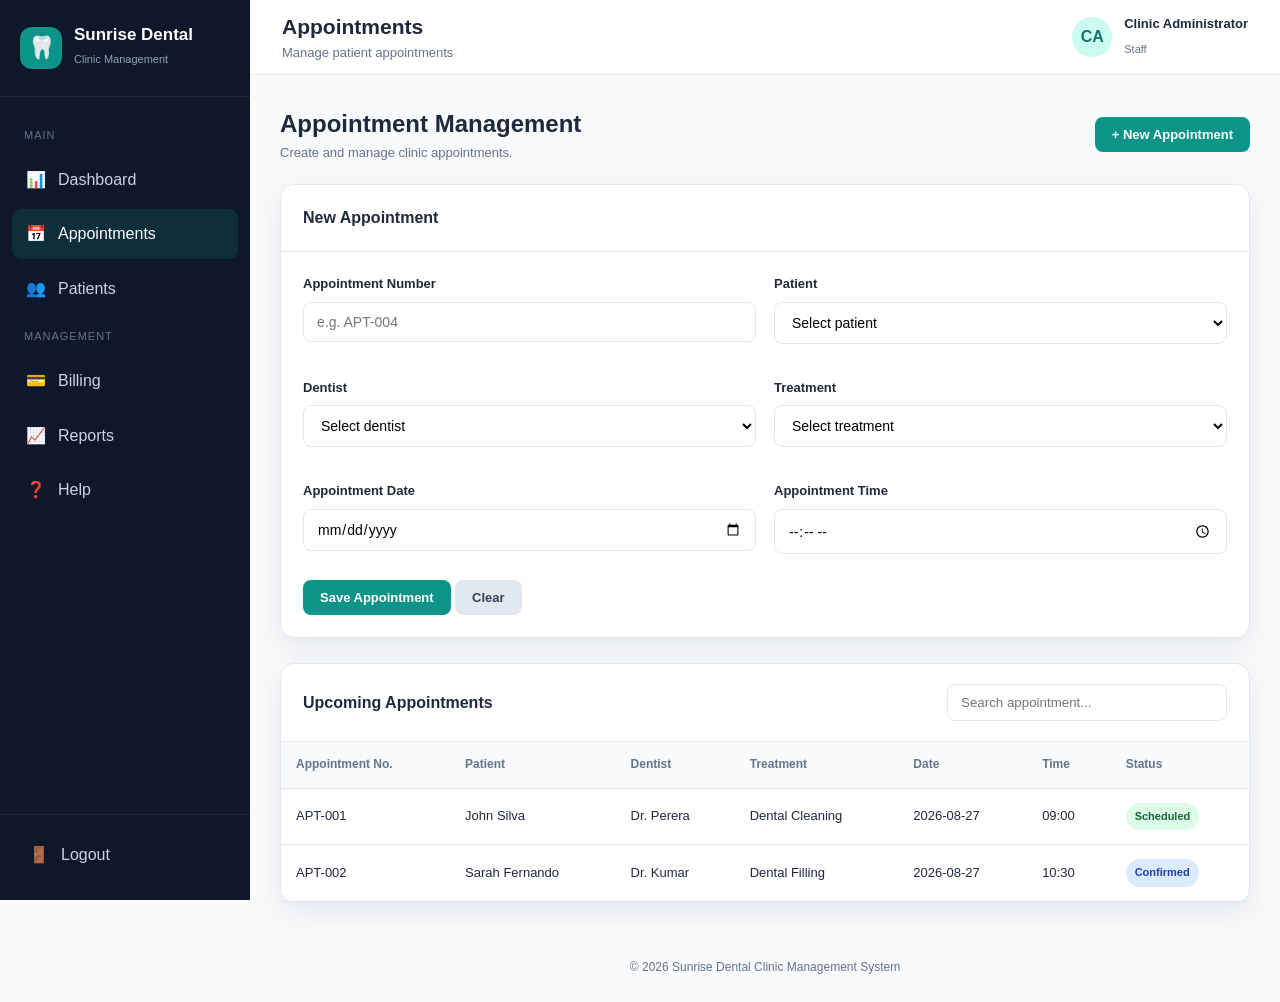
==== web/pages/appointment.html @ 5762e8f9 "Implement Frontend UI" ====
<!DOCTYPE html>
<html lang="en">
<head>

<meta charset="UTF-8">
<meta name="viewport" content="width=device-width, initial-scale=1.0">

<title>Appointments | Sunrise Dental Clinic</title>

<link rel="stylesheet" href="../css/style.css">

</head>

<body>

<div class="app-layout">

<aside class="sidebar">

<div class="brand">
<div class="brand-icon">🦷</div>
<div>
<h1>Sunrise Dental</h1>
<span>Clinic Management</span>
</div>
</div>

<nav class="nav-menu">

<div class="nav-section-title">Main</div>

<a href="dashboard.html" class="nav-link">
<span class="nav-icon">📊</span>
<span>Dashboard</span>
</a>

<a href="appointment.html" class="nav-link active">
<span class="nav-icon">📅</span>
<span>Appointments</span>
</a>

<a href="search.html" class="nav-link">
<span class="nav-icon">👥</span>
<span>Patients</span>
</a>

<div class="nav-section-title">Management</div>

<a href="billing.html" class="nav-link">
<span class="nav-icon">💳</span>
<span>Billing</span>
</a>

<a href="reports.html" class="nav-link">
<span class="nav-icon">📈</span>
<span>Reports</span>
</a>

<a href="help.html" class="nav-link">
<span class="nav-icon">❓</span>
<span>Help</span>
</a>

</nav>

<div class="sidebar-bottom">

<a href="login.html" class="nav-link">
<span class="nav-icon">🚪</span>
<span>Logout</span>
</a>

</div>

</aside>

<main class="main-content">

<header class="topbar">

<div class="page-title">
<h2>Appointments</h2>
<p>Manage patient appointments</p>
</div>

<div class="user-area">

<div class="user-avatar">CA</div>

<div class="user-info">
<strong>Clinic Administrator</strong>
<span>Staff</span>
</div>

</div>

</header>

<section class="content">

<div class="toolbar">

<div>
<h2>Appointment Management</h2>
<p style="color:#64748b;font-size:13px;">
Create and manage clinic appointments.
</p>
</div>

<button
class="btn btn-primary"
onclick="document.getElementById('appointmentForm').scrollIntoView()">
+ New Appointment
</button>

</div>

<div class="card">

<div class="card-header">
<h3>New Appointment</h3>
</div>

<div class="card-body">

<form id="appointmentForm">

<div class="form-grid">

<div class="form-group">

<label class="form-label">
Appointment Number
</label>

<input
type="text"
class="form-control"
id="appointmentNumber"
placeholder="e.g. APT-004">

</div>

<div class="form-group">

<label class="form-label">
Patient
</label>

<select class="form-control" id="patient">
<option value="">Select patient</option>
<option>John Silva</option>
<option>Sarah Fernando</option>
<option>David Perera</option>
</select>

</div>

<div class="form-group">

<label class="form-label">
Dentist
</label>

<select class="form-control" id="dentist">
<option value="">Select dentist</option>
<option>Dr. Perera</option>
<option>Dr. Kumar</option>
<option>Dr. Silva</option>
</select>

</div>

<div class="form-group">

<label class="form-label">
Treatment
</label>

<select class="form-control" id="treatment">
<option value="">Select treatment</option>
<option>Dental Cleaning</option>
<option>Dental Filling</option>
<option>Root Canal</option>
<option>Tooth Extraction</option>
</select>

</div>

<div class="form-group">

<label class="form-label">
Appointment Date
</label>

<input
type="date"
class="form-control"
id="appointmentDate">

</div>

<div class="form-group">

<label class="form-label">
Appointment Time
</label>

<input
type="time"
class="form-control"
id="appointmentTime">

</div>

</div>

<div style="margin-top:10px;">

<button
type="submit"
class="btn btn-primary">
Save Appointment
</button>

<button
type="reset"
class="btn btn-secondary">
Clear
</button>

</div>

</form>

</div>

</div>

<br>

<div class="card">

<div class="card-header">

<h3>Upcoming Appointments</h3>

<div class="search-box">
<input
type="text"
id="appointmentSearch"
placeholder="Search appointment...">
</div>

</div>

<div class="table-wrapper">

<table class="data-table" id="appointmentTable">

<thead>

<tr>
<th>Appointment No.</th>
<th>Patient</th>
<th>Dentist</th>
<th>Treatment</th>
<th>Date</th>
<th>Time</th>
<th>Status</th>
</tr>

</thead>

<tbody>

<tr>
<td>APT-001</td>
<td>John Silva</td>
<td>Dr. Perera</td>
<td>Dental Cleaning</td>
<td>2026-08-27</td>
<td>09:00</td>
<td>
<span class="badge badge-success">Scheduled</span>
</td>
</tr>

<tr>
<td>APT-002</td>
<td>Sarah Fernando</td>
<td>Dr. Kumar</td>
<td>Dental Filling</td>
<td>2026-08-27</td>
<td>10:30</td>
<td>
<span class="badge badge-info">Confirmed</span>
</td>
</tr>

</tbody>

</table>

</div>

</div>

</section>

<div class="footer">
© 2026 Sunrise Dental Clinic Management System
</div>

</main>

</div>

<script src="../js/validation.js"></script>
<script src="../js/appointments.js"></script>

</body>
</html>
---- web/css/style.css ----
* {
    margin: 0;
    padding: 0;
    box-sizing: border-box;
}

:root {
    --primary: #0d9488;
    --primary-dark: #0f766e;
    --primary-light: #ccfbf1;
    --secondary: #0f172a;
    --background: #f8fafc;
    --white: #ffffff;
    --text: #1e293b;
    --muted: #64748b;
    --border: #e2e8f0;
    --success: #16a34a;
    --warning: #d97706;
    --danger: #dc2626;
    --shadow: 0 10px 30px rgba(15, 23, 42, 0.08);
}

body {
    font-family: "Segoe UI", Arial, sans-serif;
    background: var(--background);
    color: var(--text);
    line-height: 1.6;
}

a {
    text-decoration: none;
    color: inherit;
}

button,
input,
select,
textarea {
    font-family: inherit;
}

button {
    cursor: pointer;
}



.app-layout {
    display: flex;
    min-height: 100vh;
}



.sidebar {
    width: 250px;
    background: var(--secondary);
    color: white;
    min-height: 100vh;
    position: fixed;
    left: 0;
    top: 0;
    bottom: 0;
    display: flex;
    flex-direction: column;
    z-index: 1000;
}

.brand {
    padding: 25px 20px;
    display: flex;
    align-items: center;
    gap: 12px;
    border-bottom: 1px solid rgba(255,255,255,0.08);
}

.brand-icon {
    width: 42px;
    height: 42px;
    border-radius: 12px;
    background: var(--primary);
    display: flex;
    align-items: center;
    justify-content: center;
    font-size: 22px;
}

.brand h1 {
    font-size: 17px;
    line-height: 1.2;
}

.brand span {
    font-size: 11px;
    color: #94a3b8;
}

.nav-menu {
    padding: 20px 12px;
    flex: 1;
}

.nav-section-title {
    color: #64748b;
    font-size: 11px;
    text-transform: uppercase;
    letter-spacing: 1px;
    padding: 10px 12px;
}

.nav-link {
    display: flex;
    align-items: center;
    gap: 12px;
    padding: 12px 14px;
    border-radius: 9px;
    color: #cbd5e1;
    margin-bottom: 5px;
    transition: 0.2s;
}

.nav-link:hover,
.nav-link.active {
    background: rgba(13, 148, 136, 0.18);
    color: white;
}

.nav-icon {
    width: 20px;
    text-align: center;
}

.sidebar-bottom {
    padding: 15px;
    border-top: 1px solid rgba(255,255,255,0.08);
}



.main-content {
    margin-left: 250px;
    width: calc(100% - 250px);
    min-height: 100vh;
}

.topbar {
    height: 75px;
    background: white;
    border-bottom: 1px solid var(--border);
    display: flex;
    align-items: center;
    justify-content: space-between;
    padding: 0 32px;
}

.page-title h2 {
    font-size: 21px;
}

.page-title p {
    color: var(--muted);
    font-size: 13px;
}

.user-area {
    display: flex;
    align-items: center;
    gap: 12px;
}

.user-avatar {
    width: 40px;
    height: 40px;
    border-radius: 50%;
    background: var(--primary-light);
    color: var(--primary-dark);
    display: flex;
    align-items: center;
    justify-content: center;
    font-weight: bold;
}

.user-info strong {
    display: block;
    font-size: 13px;
}

.user-info span {
    color: var(--muted);
    font-size: 11px;
}

.content {
    padding: 30px;
}


.card {
    background: var(--white);
    border: 1px solid var(--border);
    border-radius: 14px;
    box-shadow: var(--shadow);
}

.card-header {
    padding: 20px 22px;
    border-bottom: 1px solid var(--border);
    display: flex;
    justify-content: space-between;
    align-items: center;
}

.card-header h3 {
    font-size: 16px;
}

.card-body {
    padding: 22px;
}


.stats-grid {
    display: grid;
    grid-template-columns: repeat(4, 1fr);
    gap: 18px;
    margin-bottom: 25px;
}

.stat-card {
    background: white;
    padding: 22px;
    border-radius: 14px;
    border: 1px solid var(--border);
    box-shadow: var(--shadow);
}

.stat-top {
    display: flex;
    justify-content: space-between;
    align-items: center;
}

.stat-icon {
    width: 44px;
    height: 44px;
    border-radius: 11px;
    background: var(--primary-light);
    color: var(--primary-dark);
    display: flex;
    align-items: center;
    justify-content: center;
    font-size: 20px;
}

.stat-card h4 {
    color: var(--muted);
    font-size: 13px;
    font-weight: 500;
    margin-top: 15px;
}

.stat-number {
    font-size: 28px;
    font-weight: 700;
    margin-top: 3px;
}



.grid-2 {
    display: grid;
    grid-template-columns: 1fr 1fr;
    gap: 22px;
}

.grid-3 {
    display: grid;
    grid-template-columns: repeat(3, 1fr);
    gap: 20px;
}



.form-grid {
    display: grid;
    grid-template-columns: 1fr 1fr;
    gap: 18px;
}

.form-group {
    margin-bottom: 16px;
}

.form-group.full {
    grid-column: 1 / -1;
}

.form-label {
    display: block;
    font-size: 13px;
    font-weight: 600;
    margin-bottom: 7px;
}

.form-control {
    width: 100%;
    border: 1px solid var(--border);
    border-radius: 8px;
    padding: 11px 13px;
    font-size: 14px;
    outline: none;
    background: white;
    transition: 0.2s;
}

.form-control:focus {
    border-color: var(--primary);
    box-shadow: 0 0 0 3px rgba(13,148,136,0.1);
}

textarea.form-control {
    min-height: 100px;
    resize: vertical;
}



.btn {
    border: none;
    border-radius: 8px;
    padding: 10px 17px;
    font-size: 13px;
    font-weight: 600;
    display: inline-flex;
    align-items: center;
    justify-content: center;
    gap: 7px;
    transition: 0.2s;
}

.btn-primary {
    background: var(--primary);
    color: white;
}

.btn-primary:hover {
    background: var(--primary-dark);
}

.btn-secondary {
    background: #e2e8f0;
    color: #334155;
}

.btn-success {
    background: var(--success);
    color: white;
}

.btn-danger {
    background: var(--danger);
    color: white;
}

.btn-warning {
    background: var(--warning);
    color: white;
}

.btn-sm {
    padding: 7px 11px;
    font-size: 12px;
}



.table-wrapper {
    overflow-x: auto;
}

.data-table {
    width: 100%;
    border-collapse: collapse;
}

.data-table th {
    text-align: left;
    background: #f8fafc;
    color: #64748b;
    font-size: 12px;
    font-weight: 600;
    padding: 13px 15px;
    border-bottom: 1px solid var(--border);
}

.data-table td {
    padding: 14px 15px;
    font-size: 13px;
    border-bottom: 1px solid var(--border);
}

.data-table tr:hover {
    background: #f8fafc;
}



.badge {
    display: inline-block;
    padding: 5px 9px;
    border-radius: 20px;
    font-size: 11px;
    font-weight: 600;
}

.badge-success {
    background: #dcfce7;
    color: #166534;
}

.badge-warning {
    background: #fef3c7;
    color: #92400e;
}

.badge-danger {
    background: #fee2e2;
    color: #991b1b;
}

.badge-info {
    background: #dbeafe;
    color: #1e40af;
}



.toolbar {
    display: flex;
    justify-content: space-between;
    align-items: center;
    margin-bottom: 20px;
    gap: 15px;
}

.search-box {
    position: relative;
}

.search-box input {
    width: 280px;
    padding: 10px 13px;
    border: 1px solid var(--border);
    border-radius: 8px;
    outline: none;
}

.action-buttons {
    display: flex;
    gap: 8px;
}



.alert {
    padding: 12px 15px;
    border-radius: 8px;
    font-size: 13px;
    margin-bottom: 18px;
}

.alert-info {
    background: #e0f2fe;
    color: #075985;
}

.alert-success {
    background: #dcfce7;
    color: #166534;
}

.alert-danger {
    background: #fee2e2;
    color: #991b1b;
}



.empty-state {
    text-align: center;
    padding: 50px 20px;
    color: var(--muted);
}

.empty-icon {
    font-size: 45px;
    margin-bottom: 10px;
}



.footer {
    text-align: center;
    color: var(--muted);
    font-size: 12px;
    padding: 25px;
}



@media (max-width: 1000px) {
    .stats-grid {
        grid-template-columns: repeat(2, 1fr);
    }

    .grid-2,
    .grid-3 {
        grid-template-columns: 1fr;
    }
}

@media (max-width: 750px) {
    .sidebar {
        width: 70px;
    }

    .brand h1,
    .brand span,
    .nav-link span,
    .nav-section-title,
    .sidebar-bottom {
        display: none;
    }

    .brand {
        justify-content: center;
        padding: 18px 5px;
    }

    .nav-link {
        justify-content: center;
    }

    .main-content {
        margin-left: 70px;
        width: calc(100% - 70px);
    }

    .content {
        padding: 18px;
    }

    .form-grid {
        grid-template-columns: 1fr;
    }

    .form-group.full {
        grid-column: auto;
    }
}
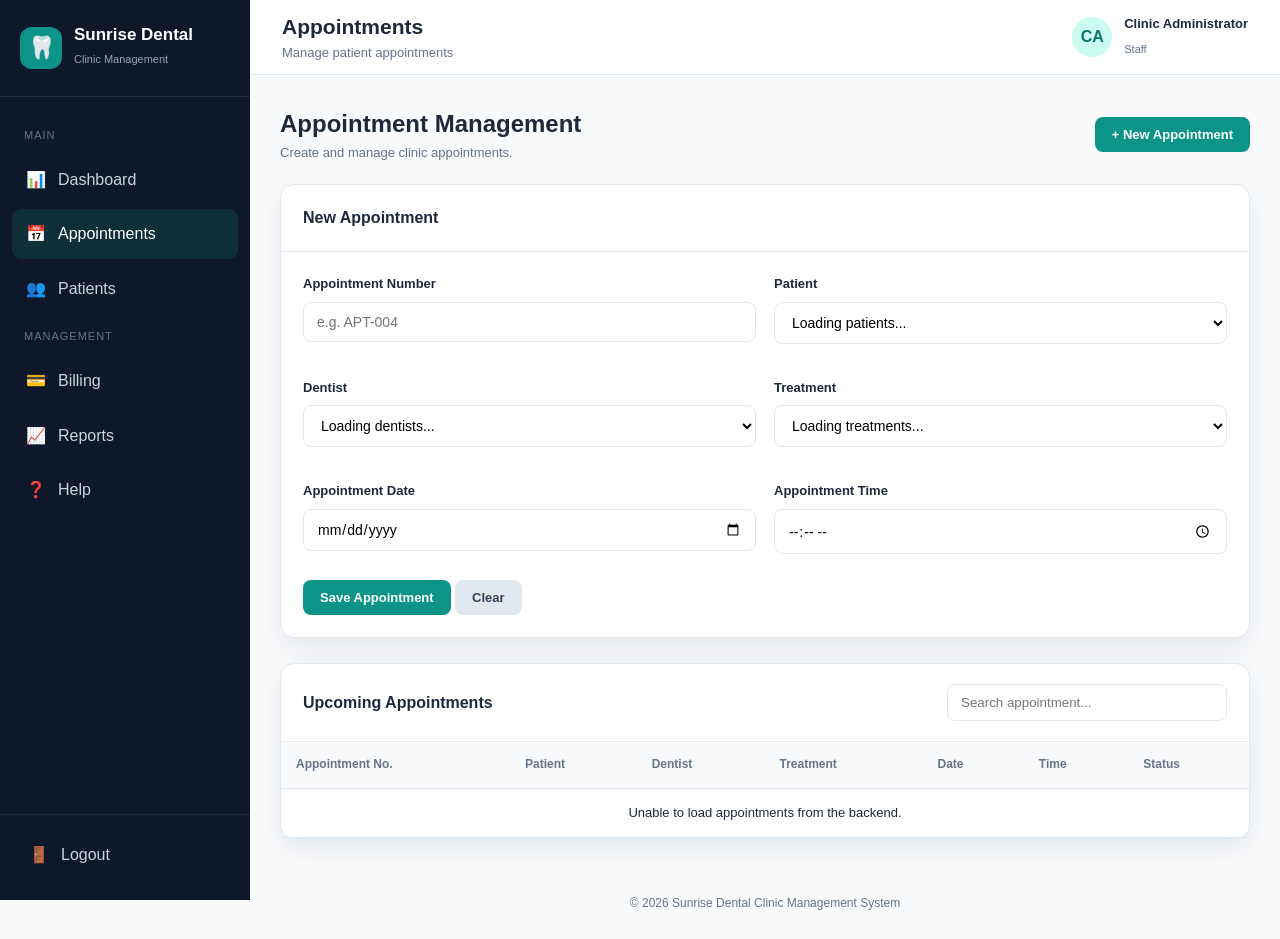
==== commit 7cd7d0a5: "Implement Appointments Management API Integration" ====
--- a/web/pages/appointment.html
+++ b/web/pages/appointment.html
@@ -1,13 +1,18 @@
 <!DOCTYPE html>
+
 <html lang="en">
+
 <head>
 
 <meta charset="UTF-8">
-<meta name="viewport" content="width=device-width, initial-scale=1.0">
+
+<meta name="viewport"
+      content="width=device-width, initial-scale=1.0">
 
 <title>Appointments | Sunrise Dental Clinic</title>
 
-<link rel="stylesheet" href="../css/style.css">
+<link rel="stylesheet"
+      href="../css/style.css">
 
 </head>
 
@@ -15,309 +20,568 @@
 
 <div class="app-layout">
 
+
+<!-- =====================================================
+     SIDEBAR
+     ===================================================== -->
+
 <aside class="sidebar">
 
-<div class="brand">
-<div class="brand-icon">🦷</div>
-<div>
-<h1>Sunrise Dental</h1>
-<span>Clinic Management</span>
+    <div class="brand">
+
+        <div class="brand-icon">🦷</div>
+
+        <div>
+
+            <h1>Sunrise Dental</h1>
+
+            <span>Clinic Management</span>
+
+        </div>
+
+    </div>
+
+
+    <nav class="nav-menu">
+
+        <div class="nav-section-title">
+            Main
+        </div>
+
+
+        <a href="dashboard.html"
+           class="nav-link">
+
+            <span class="nav-icon">📊</span>
+
+            <span>Dashboard</span>
+
+        </a>
+
+
+        <a href="appointment.html"
+           class="nav-link active">
+
+            <span class="nav-icon">📅</span>
+
+            <span>Appointments</span>
+
+        </a>
+
+
+        <a href="search.html"
+           class="nav-link">
+
+            <span class="nav-icon">👥</span>
+
+            <span>Patients</span>
+
+        </a>
+
+
+        <div class="nav-section-title">
+            Management
+        </div>
+
+
+        <a href="billing.html"
+           class="nav-link">
+
+            <span class="nav-icon">💳</span>
+
+            <span>Billing</span>
+
+        </a>
+
+
+        <a href="reports.html"
+           class="nav-link">
+
+            <span class="nav-icon">📈</span>
+
+            <span>Reports</span>
+
+        </a>
+
+
+        <a href="help.html"
+           class="nav-link">
+
+            <span class="nav-icon">❓</span>
+
+            <span>Help</span>
+
+        </a>
+
+    </nav>
+
+
+    <div class="sidebar-bottom">
+
+        <a href="login.html"
+           class="nav-link">
+
+            <span class="nav-icon">🚪</span>
+
+            <span>Logout</span>
+
+        </a>
+
+    </div>
+
+</aside>
+
+
+
+<!-- =====================================================
+     MAIN CONTENT
+     ===================================================== -->
+
+<main class="main-content">
+
+
+<!-- =====================================================
+     TOP BAR
+     ===================================================== -->
+
+<header class="topbar">
+
+    <div class="page-title">
+
+        <h2>Appointments</h2>
+
+        <p>Manage patient appointments</p>
+
+    </div>
+
+
+    <div class="user-area">
+
+        <div class="user-avatar">
+            CA
+        </div>
+
+        <div class="user-info">
+
+            <strong>
+                Clinic Administrator
+            </strong>
+
+            <span>
+                Staff
+            </span>
+
+        </div>
+
+    </div>
+
+</header>
+
+
+
+<!-- =====================================================
+     CONTENT
+     ===================================================== -->
+
+<section class="content">
+
+
+<!-- =====================================================
+     APPOINTMENT MANAGEMENT HEADER
+     ===================================================== -->
+
+<div class="toolbar">
+
+    <div>
+
+        <h2>
+            Appointment Management
+        </h2>
+
+        <p style="color:#64748b;font-size:13px;">
+
+            Create and manage clinic appointments.
+
+        </p>
+
+    </div>
+
+
+    <button
+
+        type="button"
+
+        class="btn btn-primary"
+
+        onclick="document
+                 .getElementById('appointmentForm')
+                 .scrollIntoView()">
+
+        + New Appointment
+
+    </button>
+
 </div>
+
+
+
+<!-- =====================================================
+     NEW APPOINTMENT
+     ===================================================== -->
+
+<div class="card">
+
+    <div class="card-header">
+
+        <h3>
+            New Appointment
+        </h3>
+
+    </div>
+
+
+    <div class="card-body">
+
+        <form id="appointmentForm">
+
+
+            <div class="form-grid">
+
+
+                <!-- APPOINTMENT NUMBER -->
+
+                <div class="form-group">
+
+                    <label class="form-label">
+
+                        Appointment Number
+
+                    </label>
+
+
+                    <input
+
+                        type="text"
+
+                        class="form-control"
+
+                        id="appointmentNumber"
+
+                        placeholder="e.g. APT-004">
+
+                </div>
+
+
+
+                <!-- PATIENT -->
+
+                <div class="form-group">
+
+                    <label class="form-label">
+
+                        Patient
+
+                    </label>
+
+
+                    <select
+
+                        class="form-control"
+
+                        id="patient">
+
+                        <option value="">
+
+                            Loading patients...
+
+                        </option>
+
+                    </select>
+
+                </div>
+
+
+
+                <!-- DENTIST -->
+
+                <div class="form-group">
+
+                    <label class="form-label">
+
+                        Dentist
+
+                    </label>
+
+
+                    <select
+
+                        class="form-control"
+
+                        id="dentist">
+
+                        <option value="">
+
+                            Loading dentists...
+
+                        </option>
+
+                    </select>
+
+                </div>
+
+
+
+                <!-- TREATMENT -->
+
+                <div class="form-group">
+
+                    <label class="form-label">
+
+                        Treatment
+
+                    </label>
+
+
+                    <select
+
+                        class="form-control"
+
+                        id="treatment">
+
+                        <option value="">
+
+                            Loading treatments...
+
+                        </option>
+
+                    </select>
+
+                </div>
+
+
+
+                <!-- DATE -->
+
+                <div class="form-group">
+
+                    <label class="form-label">
+
+                        Appointment Date
+
+                    </label>
+
+
+                    <input
+
+                        type="date"
+
+                        class="form-control"
+
+                        id="appointmentDate">
+
+                </div>
+
+
+
+                <!-- TIME -->
+
+                <div class="form-group">
+
+                    <label class="form-label">
+
+                        Appointment Time
+
+                    </label>
+
+
+                    <input
+
+                        type="time"
+
+                        class="form-control"
+
+                        id="appointmentTime">
+
+                </div>
+
+
+            </div>
+
+
+
+            <!-- BUTTONS -->
+
+            <div style="margin-top:10px;">
+
+                <button
+
+                    type="submit"
+
+                    class="btn btn-primary">
+
+                    Save Appointment
+
+                </button>
+
+
+                <button
+
+                    type="reset"
+
+                    class="btn btn-secondary">
+
+                    Clear
+
+                </button>
+
+            </div>
+
+
+        </form>
+
+    </div>
+
 </div>
 
-<nav class="nav-menu">
-
-<div class="nav-section-title">Main</div>
-
-<a href="dashboard.html" class="nav-link">
-<span class="nav-icon">📊</span>
-<span>Dashboard</span>
-</a>
-
-<a href="appointment.html" class="nav-link active">
-<span class="nav-icon">📅</span>
-<span>Appointments</span>
-</a>
-
-<a href="search.html" class="nav-link">
-<span class="nav-icon">👥</span>
-<span>Patients</span>
-</a>
-
-<div class="nav-section-title">Management</div>
-
-<a href="billing.html" class="nav-link">
-<span class="nav-icon">💳</span>
-<span>Billing</span>
-</a>
-
-<a href="reports.html" class="nav-link">
-<span class="nav-icon">📈</span>
-<span>Reports</span>
-</a>
-
-<a href="help.html" class="nav-link">
-<span class="nav-icon">❓</span>
-<span>Help</span>
-</a>
-
-</nav>
-
-<div class="sidebar-bottom">
-
-<a href="login.html" class="nav-link">
-<span class="nav-icon">🚪</span>
-<span>Logout</span>
-</a>
+
+<br>
+
+
+
+<!-- =====================================================
+     UPCOMING APPOINTMENTS
+     ===================================================== -->
+
+<div class="card">
+
+    <div class="card-header">
+
+        <h3>
+            Upcoming Appointments
+        </h3>
+
+
+        <div class="search-box">
+
+            <input
+
+                type="text"
+
+                id="appointmentSearch"
+
+                placeholder="Search appointment...">
+
+        </div>
+
+    </div>
+
+
+
+    <div class="table-wrapper">
+
+        <table
+
+            class="data-table"
+
+            id="appointmentTable">
+
+
+            <thead>
+
+                <tr>
+
+                    <th>
+                        Appointment No.
+                    </th>
+
+                    <th>
+                        Patient
+                    </th>
+
+                    <th>
+                        Dentist
+                    </th>
+
+                    <th>
+                        Treatment
+                    </th>
+
+                    <th>
+                        Date
+                    </th>
+
+                    <th>
+                        Time
+                    </th>
+
+                    <th>
+                        Status
+                    </th>
+
+                </tr>
+
+            </thead>
+
+
+            <tbody>
+
+                <!--
+                    Appointment records will be
+                    loaded dynamically from MySQL
+                    through the REST API.
+                -->
+
+                <tr>
+
+                    <td colspan="7"
+                        style="text-align:center;">
+
+                        Loading appointments...
+
+                    </td>
+
+                </tr>
+
+            </tbody>
+
+
+        </table>
+
+    </div>
 
 </div>
 
-</aside>
-
-<main class="main-content">
-
-<header class="topbar">
-
-<div class="page-title">
-<h2>Appointments</h2>
-<p>Manage patient appointments</p>
+
+</section>
+
+
+
+<!-- =====================================================
+     FOOTER
+     ===================================================== -->
+
+<div class="footer">
+
+    © 2026 Sunrise Dental Clinic Management System
+
 </div>
 
-<div class="user-area">
-
-<div class="user-avatar">CA</div>
-
-<div class="user-info">
-<strong>Clinic Administrator</strong>
-<span>Staff</span>
+
+</main>
+
 </div>
 
-</div>
-
-</header>
-
-<section class="content">
-
-<div class="toolbar">
-
-<div>
-<h2>Appointment Management</h2>
-<p style="color:#64748b;font-size:13px;">
-Create and manage clinic appointments.
-</p>
-</div>
-
-<button
-class="btn btn-primary"
-onclick="document.getElementById('appointmentForm').scrollIntoView()">
-+ New Appointment
-</button>
-
-</div>
-
-<div class="card">
-
-<div class="card-header">
-<h3>New Appointment</h3>
-</div>
-
-<div class="card-body">
-
-<form id="appointmentForm">
-
-<div class="form-grid">
-
-<div class="form-group">
-
-<label class="form-label">
-Appointment Number
-</label>
-
-<input
-type="text"
-class="form-control"
-id="appointmentNumber"
-placeholder="e.g. APT-004">
-
-</div>
-
-<div class="form-group">
-
-<label class="form-label">
-Patient
-</label>
-
-<select class="form-control" id="patient">
-<option value="">Select patient</option>
-<option>John Silva</option>
-<option>Sarah Fernando</option>
-<option>David Perera</option>
-</select>
-
-</div>
-
-<div class="form-group">
-
-<label class="form-label">
-Dentist
-</label>
-
-<select class="form-control" id="dentist">
-<option value="">Select dentist</option>
-<option>Dr. Perera</option>
-<option>Dr. Kumar</option>
-<option>Dr. Silva</option>
-</select>
-
-</div>
-
-<div class="form-group">
-
-<label class="form-label">
-Treatment
-</label>
-
-<select class="form-control" id="treatment">
-<option value="">Select treatment</option>
-<option>Dental Cleaning</option>
-<option>Dental Filling</option>
-<option>Root Canal</option>
-<option>Tooth Extraction</option>
-</select>
-
-</div>
-
-<div class="form-group">
-
-<label class="form-label">
-Appointment Date
-</label>
-
-<input
-type="date"
-class="form-control"
-id="appointmentDate">
-
-</div>
-
-<div class="form-group">
-
-<label class="form-label">
-Appointment Time
-</label>
-
-<input
-type="time"
-class="form-control"
-id="appointmentTime">
-
-</div>
-
-</div>
-
-<div style="margin-top:10px;">
-
-<button
-type="submit"
-class="btn btn-primary">
-Save Appointment
-</button>
-
-<button
-type="reset"
-class="btn btn-secondary">
-Clear
-</button>
-
-</div>
-
-</form>
-
-</div>
-
-</div>
-
-<br>
-
-<div class="card">
-
-<div class="card-header">
-
-<h3>Upcoming Appointments</h3>
-
-<div class="search-box">
-<input
-type="text"
-id="appointmentSearch"
-placeholder="Search appointment...">
-</div>
-
-</div>
-
-<div class="table-wrapper">
-
-<table class="data-table" id="appointmentTable">
-
-<thead>
-
-<tr>
-<th>Appointment No.</th>
-<th>Patient</th>
-<th>Dentist</th>
-<th>Treatment</th>
-<th>Date</th>
-<th>Time</th>
-<th>Status</th>
-</tr>
-
-</thead>
-
-<tbody>
-
-<tr>
-<td>APT-001</td>
-<td>John Silva</td>
-<td>Dr. Perera</td>
-<td>Dental Cleaning</td>
-<td>2026-08-27</td>
-<td>09:00</td>
-<td>
-<span class="badge badge-success">Scheduled</span>
-</td>
-</tr>
-
-<tr>
-<td>APT-002</td>
-<td>Sarah Fernando</td>
-<td>Dr. Kumar</td>
-<td>Dental Filling</td>
-<td>2026-08-27</td>
-<td>10:30</td>
-<td>
-<span class="badge badge-info">Confirmed</span>
-</td>
-</tr>
-
-</tbody>
-
-</table>
-
-</div>
-
-</div>
-
-</section>
-
-<div class="footer">
-© 2026 Sunrise Dental Clinic Management System
-</div>
-
-</main>
-
-</div>
+
+
+<!-- =====================================================
+     JAVASCRIPT
+     ===================================================== -->
 
 <script src="../js/validation.js"></script>
+
 <script src="../js/appointments.js"></script>
 
+
 </body>
+
 </html>
